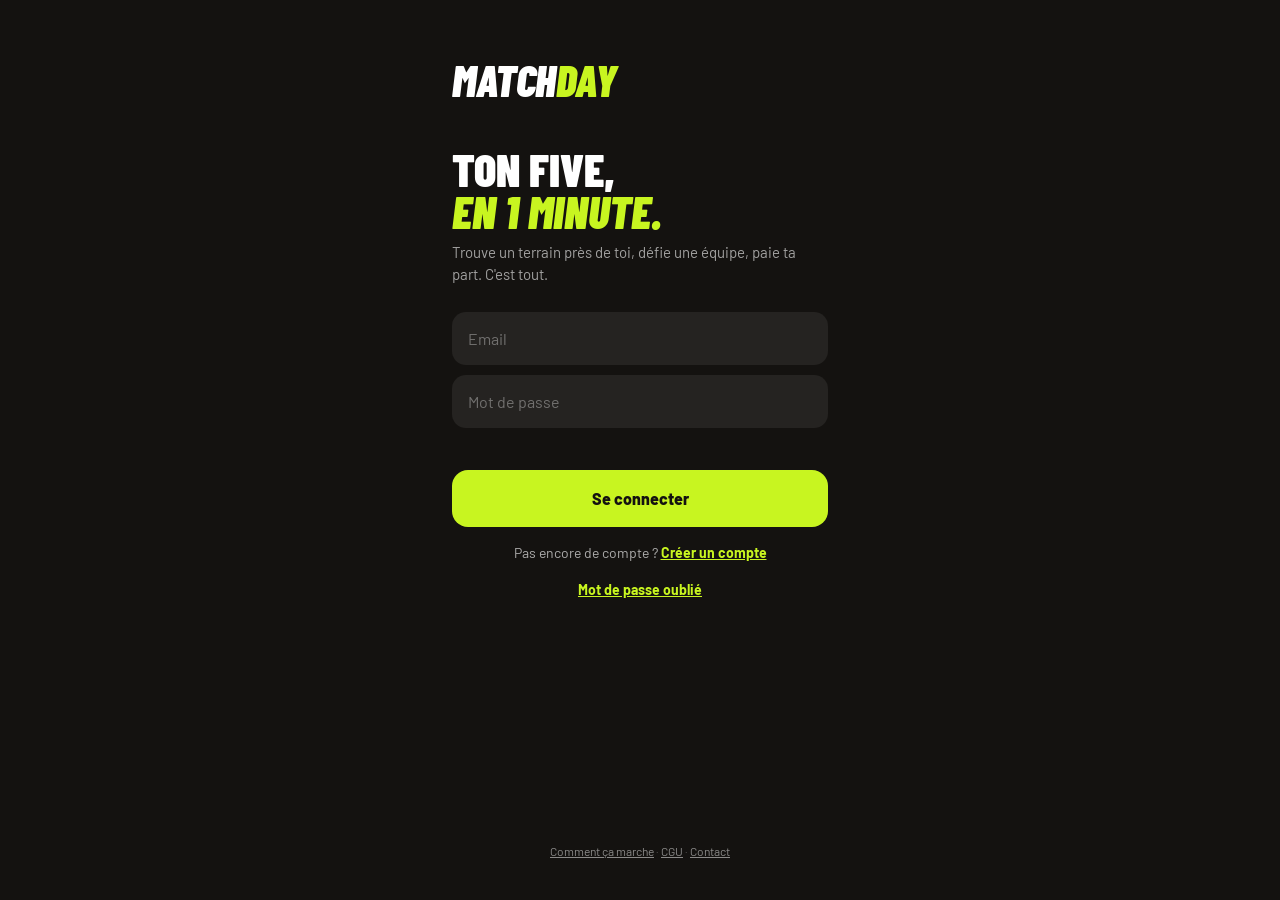
==== app.html @ 44c83755 "nouvelle app joueur simple" ====
<!DOCTYPE html>
<html lang="fr">
<head>
<meta charset="UTF-8">
<meta name="viewport" content="width=device-width, initial-scale=1.0, viewport-fit=cover">
<title>Matchday · Réserve ton five</title>
<meta name="description" content="Réserve un five près de chez toi et défie une équipe en 1 minute.">
<meta name="theme-color" content="#141210">
<link rel="icon" type="image/svg+xml" href="/favicon.svg">
<link rel="manifest" href="/manifest.webmanifest">
<link rel="apple-touch-icon" href="/icons/icon-192.png">
<meta name="apple-mobile-web-app-capable" content="yes">
<meta name="apple-mobile-web-app-title" content="Matchday">
<link rel="preconnect" href="https://fonts.googleapis.com">
<link href="https://fonts.googleapis.com/css2?family=Barlow+Condensed:ital,wght@0,700;0,800;0,900;1,900&family=Barlow:wght@400;500;600;700;800;900&display=swap" rel="stylesheet">
<link rel="stylesheet" href="/css/app.css">
<script>window.va = window.va || function () { (window.vaq = window.vaq || []).push(arguments); };</script>
<script defer src="/_vercel/insights/script.js"></script>
</head>
<body>

<div id="app">
  <header class="top">
    <div class="logo">Match<span>day</span></div>
    <button class="loc" id="loc" onclick="App.localiser(true)">📍 Autour de moi</button>
  </header>
  <main id="vue"></main>
  <nav class="tabs" id="tabs">
    <button class="tab on" data-vue="jouer"><svg viewBox="0 0 24 24" fill="none" stroke="currentColor" stroke-width="2"><circle cx="12" cy="12" r="9"/><path d="M12 7l4 3-1.5 5h-5L8 10z"/></svg>Jouer</button>
    <button class="tab" data-vue="mes"><svg viewBox="0 0 24 24" fill="none" stroke="currentColor" stroke-width="2"><rect x="3" y="5" width="18" height="16" rx="3"/><path d="M8 3v4M16 3v4M3 10h18"/></svg>Mes matchs<span class="pastille" id="nb-mes" hidden></span></button>
    <button class="tab" data-vue="classement"><svg viewBox="0 0 24 24" fill="none" stroke="currentColor" stroke-width="2"><path d="M7 21V11M12 21V4M17 21v-7"/></svg>Classement</button>
    <button class="tab" data-vue="profil"><svg viewBox="0 0 24 24" fill="none" stroke="currentColor" stroke-width="2"><circle cx="12" cy="8" r="4"/><path d="M4 21c0-4 4-7 8-7s8 3 8 7"/></svg>Profil</button>
  </nav>
</div>

<div class="voile" id="voile" onclick="App.fermer()"></div>
<div class="feuille" id="feuille"></div>
<div id="toast"></div>

<!-- Connexion / inscription -->
<div id="auth">
  <div class="auth-in">
    <div class="logo">Match<span>day</span></div>
    <div class="accroche">Ton five,<br><em>en 1 minute.</em></div>
    <p class="lead">Trouve un terrain près de toi, défie une équipe, paie ta part. C'est tout.</p>

    <form id="f-login" onsubmit="event.preventDefault(); App.connexion()">
      <input class="champ" id="l-email" type="email" placeholder="Email" autocomplete="email" required>
      <input class="champ" id="l-mdp" type="password" placeholder="Mot de passe" autocomplete="current-password" required>
      <div class="auth-err" id="l-err"></div>
      <button class="btn lime plein" id="l-btn">Se connecter</button>
      <div class="auth-lien">Pas encore de compte ? <button type="button" onclick="App.ecranAuth('inscription')">Créer un compte</button></div>
      <div class="auth-lien"><button type="button" onclick="App.ecranAuth('oubli')">Mot de passe oublié</button></div>
    </form>

    <form id="f-inscription" hidden onsubmit="event.preventDefault(); App.inscription()">
      <input class="champ" id="i-pseudo" placeholder="Prénom ou pseudo" maxlength="30" required>
      <input class="champ" id="i-email" type="email" placeholder="Email" autocomplete="email" required>
      <input class="champ" id="i-tel" type="tel" placeholder="Téléphone (06…)" autocomplete="tel" required>
      <input class="champ" id="i-mdp" type="password" placeholder="Mot de passe (8 caractères min.)" autocomplete="new-password" minlength="8" required>
      <div class="auth-err" id="i-err"></div>
      <button class="btn lime plein" id="i-btn">Créer mon compte</button>
      <div class="auth-lien">Déjà inscrit ? <button type="button" onclick="App.ecranAuth('login')">Se connecter</button></div>
    </form>

    <form id="f-oubli" hidden onsubmit="event.preventDefault(); App.oubli()">
      <input class="champ" id="o-email" type="email" placeholder="Ton email" required>
      <div class="auth-err" id="o-err"></div>
      <button class="btn lime plein" id="o-btn">Recevoir un lien</button>
      <div class="auth-lien"><button type="button" onclick="App.ecranAuth('login')">Retour</button></div>
    </form>

    <div id="f-envoye" hidden>
      <div class="accroche" style="font-size:34px;margin-top:10px;">📩 Regarde<br><em>tes mails</em></div>
      <p class="lead" id="envoye-txt"></p>
      <button class="btn lime plein" onclick="App.ecranAuth('login')">J'ai confirmé, je me connecte</button>
    </div>

    <div class="auth-bas"><a href="/">Comment ça marche</a> · <a href="/cgu">CGU</a> · <a href="/contact">Contact</a></div>
  </div>
</div>

<script src="/js/app.js"></script>
</body>
</html>
---- css/app.css ----
/* Matchday : app joueur. Mobile d'abord, simple, rapide. */
:root {
  --ink: #141210; --ink2: #24211d; --paper: #F4F2EC; --card: #FFFFFF; --line: rgba(20,18,16,.09);
  --lime: #C8F520; --lime-d: #9BBD0A; --red: #E63012; --blue: #1B5FDB; --muted: #8A8378;
  --r: 18px; --r-s: 12px; --ombre: 0 6px 24px rgba(20,18,16,.08);
  --tabs: 72px; --safe: env(safe-area-inset-bottom, 0px);
}
* { box-sizing: border-box; margin: 0; padding: 0; -webkit-tap-highlight-color: transparent; }
html, body { background: var(--ink); }
body { font-family: 'Barlow', system-ui, sans-serif; color: var(--ink); font-size: 15px; line-height: 1.45; }
button { font: inherit; color: inherit; background: none; border: 0; cursor: pointer; }
input, select, textarea { font: inherit; color: inherit; }
a { color: inherit; }
.cond { font-family: 'Barlow Condensed', sans-serif; text-transform: uppercase; letter-spacing: .2px; }

/* Colonne de l'app : plein écran sur mobile, format téléphone sur ordi */
#app { max-width: 520px; margin: 0 auto; min-height: 100vh; min-height: 100dvh; background: var(--paper); position: relative; padding-bottom: calc(var(--tabs) + var(--safe) + 16px); }
@media (min-width: 560px) { body { padding: 24px 0; } #app { min-height: calc(100vh - 48px); border-radius: 28px; overflow: hidden; box-shadow: 0 30px 80px rgba(0,0,0,.45); } }

/* En-tête */
.top { position: sticky; top: 0; z-index: 20; background: var(--ink); color: #fff; padding: 14px 18px 16px; display: flex; align-items: center; justify-content: space-between; gap: 10px; }
.logo { font-family: 'Barlow Condensed', sans-serif; font-weight: 900; font-size: 26px; letter-spacing: -.5px; text-transform: uppercase; font-style: italic; }
.logo span { color: var(--lime); }
.loc { display: inline-flex; align-items: center; gap: 6px; background: rgba(255,255,255,.08); border-radius: 99px; padding: 7px 12px; font-size: 12px; font-weight: 600; color: rgba(255,255,255,.85); max-width: 60%; white-space: nowrap; overflow: hidden; text-overflow: ellipsis; }
.loc.off { color: var(--lime); }

/* Onglets du bas */
.tabs { position: fixed; bottom: 0; left: 50%; transform: translateX(-50%); width: 100%; max-width: 520px; z-index: 30; background: rgba(20,18,16,.96); backdrop-filter: blur(10px); display: grid; grid-template-columns: repeat(4, 1fr); padding: 8px 6px calc(8px + var(--safe)); height: calc(var(--tabs) + var(--safe)); }
@media (min-width: 560px) { .tabs { bottom: 24px; border-radius: 0 0 28px 28px; } }
.tab { display: flex; flex-direction: column; align-items: center; justify-content: center; gap: 3px; color: rgba(255,255,255,.45); font-size: 11px; font-weight: 600; border-radius: 14px; }
.tab svg { width: 22px; height: 22px; }
.tab.on { color: var(--lime); }
.tab .pastille { position: absolute; margin: -18px 0 0 22px; background: var(--lime); color: var(--ink); font-size: 10px; font-weight: 800; border-radius: 99px; min-width: 16px; height: 16px; display: grid; place-items: center; padding: 0 4px; }

/* Vues */
.vue { padding: 18px 16px 8px; animation: entree .22s ease; }
@keyframes entree { from { opacity: 0; transform: translateY(6px); } to { opacity: 1; transform: none; } }
.titre { font-family: 'Barlow Condensed', sans-serif; font-weight: 900; font-size: 34px; line-height: .95; text-transform: uppercase; letter-spacing: -.5px; margin: 4px 0 4px; }
.titre em { color: var(--muted); font-style: italic; }
.sous { color: var(--muted); font-size: 14px; margin-bottom: 18px; }
.section { display: flex; align-items: baseline; justify-content: space-between; margin: 24px 2px 10px; }
.section h2 { font-family: 'Barlow Condensed', sans-serif; font-size: 19px; font-weight: 800; text-transform: uppercase; }
.section small { color: var(--muted); font-size: 12px; }

/* Cartes */
.carte { background: var(--card); border-radius: var(--r); box-shadow: var(--ombre); padding: 14px; margin-bottom: 12px; }
.carte.tap { cursor: pointer; transition: transform .12s; }
.carte.tap:active { transform: scale(.985); }
.ligne { display: flex; align-items: center; gap: 12px; }
.grow { flex: 1; min-width: 0; }
.nom { font-weight: 700; font-size: 16px; white-space: nowrap; overflow: hidden; text-overflow: ellipsis; }
.meta { color: var(--muted); font-size: 13px; }
.heure { font-family: 'Barlow Condensed', sans-serif; font-weight: 900; font-size: 26px; line-height: 1; min-width: 62px; }
.heure small { display: block; font-family: 'Barlow', sans-serif; font-size: 11px; font-weight: 600; color: var(--muted); margin-top: 3px; text-transform: capitalize; }
.prix { text-align: right; font-weight: 800; font-size: 17px; }
.prix small { display: block; font-size: 11px; font-weight: 500; color: var(--muted); }
.badge { display: inline-flex; align-items: center; gap: 4px; border-radius: 99px; padding: 3px 9px; font-size: 11px; font-weight: 700; background: var(--paper); }
.badge.lime { background: var(--lime); }
.badge.noir { background: var(--ink); color: #fff; }
.badge.rouge { background: rgba(230,48,18,.1); color: var(--red); }
.badge.bleu { background: rgba(27,95,219,.1); color: var(--blue); }
.vs { display: flex; align-items: center; gap: 8px; margin-top: 10px; font-weight: 700; }
.vs span { color: var(--muted); font-weight: 500; font-size: 12px; }
.fiab { font-size: 12px; color: var(--muted); margin-top: 2px; }

/* Five */
.five-img { width: 64px; height: 64px; border-radius: 14px; background: var(--ink); color: var(--lime); display: grid; place-items: center; font-family: 'Barlow Condensed', sans-serif; font-weight: 900; font-size: 22px; flex-shrink: 0; overflow: hidden; }
.five-img img { width: 100%; height: 100%; object-fit: cover; }
.creneaux { display: flex; gap: 6px; overflow-x: auto; scrollbar-width: none; margin-top: 12px; padding-bottom: 2px; }
.creneaux::-webkit-scrollbar { display: none; }
.cr { flex: 0 0 auto; border-radius: 10px; background: var(--paper); padding: 8px 11px; font-weight: 700; font-size: 13px; }
.cr.on { background: var(--lime); }
.cr.plein { color: var(--muted); text-decoration: line-through; }

/* Boutons */
.btn { display: inline-flex; align-items: center; justify-content: center; gap: 8px; border-radius: 14px; padding: 13px 18px; font-weight: 800; font-size: 15px; background: var(--ink); color: #fff; }
.btn.lime { background: var(--lime); color: var(--ink); }
.btn.clair { background: var(--paper); color: var(--ink); }
.btn.ligne-b { background: transparent; border: 1.5px solid var(--line); color: var(--ink); }
.btn.danger { background: transparent; color: var(--red); }
.btn.plein { width: 100%; padding: 17px; font-size: 16px; border-radius: 16px; }
.btn:disabled { opacity: .45; }
.btn.petit { padding: 9px 13px; font-size: 13px; border-radius: 11px; }
.actions { display: flex; gap: 8px; flex-wrap: wrap; margin-top: 14px; }
.actions .btn { flex: 1 1 auto; }

/* Segments */
.seg { display: flex; background: rgba(20,18,16,.06); border-radius: 14px; padding: 4px; gap: 4px; margin-bottom: 14px; }
.seg button { flex: 1; padding: 10px 6px; border-radius: 11px; font-weight: 700; font-size: 13px; color: var(--muted); }
.seg button.on { background: var(--card); color: var(--ink); box-shadow: 0 2px 8px rgba(0,0,0,.06); }

/* Feuille du bas (réserver, défier, chat…) */
.voile { position: fixed; inset: 0; background: rgba(10,9,8,.55); z-index: 50; opacity: 0; pointer-events: none; transition: opacity .2s; }
.voile.ouvert { opacity: 1; pointer-events: auto; }
.feuille { position: fixed; left: 50%; bottom: 0; transform: translate(-50%, 100%); width: 100%; max-width: 520px; max-height: 92vh; max-height: 92dvh; overflow-y: auto; background: var(--paper); border-radius: 26px 26px 0 0; z-index: 60; transition: transform .28s cubic-bezier(.2,.9,.3,1); padding: 10px 18px calc(22px + var(--safe)); }
.feuille.ouvert { transform: translate(-50%, 0); }
.poignee { width: 42px; height: 5px; border-radius: 9px; background: rgba(20,18,16,.15); margin: 0 auto 12px; }
.f-titre { display: flex; justify-content: space-between; align-items: flex-start; gap: 10px; margin-bottom: 14px; }
.f-titre h3 { font-family: 'Barlow Condensed', sans-serif; font-weight: 900; font-size: 28px; line-height: 1; text-transform: uppercase; }
.fermer { width: 34px; height: 34px; border-radius: 50%; background: rgba(20,18,16,.07); font-size: 16px; flex-shrink: 0; }
.etiquette { font-size: 11px; font-weight: 800; letter-spacing: 1.5px; text-transform: uppercase; color: var(--muted); margin: 18px 2px 8px; }
.champ { width: 100%; background: var(--card); border: 1.5px solid transparent; border-radius: 14px; padding: 14px 15px; font-size: 16px; outline: none; }
.champ:focus { border-color: var(--ink); }
.jours { display: flex; gap: 8px; overflow-x: auto; scrollbar-width: none; padding-bottom: 2px; }
.jours::-webkit-scrollbar { display: none; }
.jour { flex: 0 0 auto; width: 58px; padding: 9px 0; border-radius: 14px; background: var(--card); text-align: center; }
.jour b { display: block; font-family: 'Barlow Condensed', sans-serif; font-size: 22px; line-height: 1.05; }
.jour small { font-size: 11px; font-weight: 600; color: var(--muted); text-transform: capitalize; }
.jour.on { background: var(--ink); color: #fff; }
.jour.on small { color: var(--lime); }
.grille { display: grid; grid-template-columns: repeat(4, 1fr); gap: 8px; }
.grille .cr { text-align: center; background: var(--card); padding: 12px 0; font-size: 14px; }
.grille .cr.on { background: var(--lime); }
.payer { display: grid; grid-template-columns: 1fr 1fr; gap: 10px; }
.opt { background: var(--card); border-radius: 16px; padding: 14px; text-align: left; border: 2px solid transparent; }
.opt.on { border-color: var(--ink); }
.opt b { display: block; font-size: 22px; font-weight: 900; margin: 2px 0; }
.opt small { color: var(--muted); font-size: 12px; line-height: 1.3; display: block; }
.opt .t { font-size: 13px; font-weight: 700; }
.recap { background: var(--card); border-radius: 16px; padding: 4px 14px; margin-top: 14px; }
.recap div { display: flex; justify-content: space-between; padding: 10px 0; border-bottom: 1px solid var(--line); font-size: 14px; }
.recap div:last-child { border-bottom: 0; }
.recap span { color: var(--muted); }
.note { font-size: 12px; color: var(--muted); text-align: center; margin: 12px 4px 0; line-height: 1.5; }
.info { background: rgba(200,245,32,.25); border-radius: 14px; padding: 12px 14px; font-size: 13px; line-height: 1.5; margin-top: 12px; }
.info.rouge { background: rgba(230,48,18,.09); color: var(--red); }
.couleurs { display: flex; gap: 10px; flex-wrap: wrap; }
.coul { width: 38px; height: 38px; border-radius: 50%; border: 3px solid var(--paper); box-shadow: 0 0 0 1.5px var(--line); }
.coul.on { box-shadow: 0 0 0 2.5px var(--ink); }

/* Chat */
.msgs { display: flex; flex-direction: column; gap: 8px; min-height: 40vh; max-height: 55vh; overflow-y: auto; padding: 4px 2px 10px; }
.msg { max-width: 78%; background: var(--card); border-radius: 16px 16px 16px 4px; padding: 9px 12px; font-size: 14px; }
.msg.moi { align-self: flex-end; background: var(--ink); color: #fff; border-radius: 16px 16px 4px 16px; }
.msg small { display: block; font-size: 10px; opacity: .55; margin-top: 2px; }
.msg .de { font-size: 11px; font-weight: 800; color: var(--muted); }
.saisie { display: flex; gap: 8px; margin-top: 8px; }

/* Score / étoiles */
.score { display: grid; grid-template-columns: 1fr auto 1fr; gap: 10px; align-items: end; }
.score input { text-align: center; font-family: 'Barlow Condensed', sans-serif; font-size: 40px; font-weight: 900; padding: 8px; }
.etoiles { display: flex; gap: 6px; }
.etoiles button { font-size: 34px; color: rgba(20,18,16,.15); line-height: 1; }
.etoiles button.on { color: var(--lime-d); }

/* Profil */
.profil-tete { background: var(--ink); color: #fff; border-radius: var(--r); padding: 18px; display: flex; gap: 14px; align-items: center; }
.avatar { width: 58px; height: 58px; border-radius: 18px; background: var(--lime); color: var(--ink); display: grid; place-items: center; font-family: 'Barlow Condensed', sans-serif; font-weight: 900; font-size: 26px; flex-shrink: 0; }
.niv { margin-top: 14px; }
.barre { height: 8px; border-radius: 9px; background: rgba(255,255,255,.12); overflow: hidden; margin-top: 6px; }
.barre div { height: 100%; background: var(--lime); border-radius: 9px; transition: width .5s; }
.stats { display: grid; grid-template-columns: repeat(4, 1fr); gap: 8px; margin-top: 12px; }
.stat { background: var(--card); border-radius: 14px; padding: 12px 6px; text-align: center; box-shadow: var(--ombre); }
.stat b { display: block; font-family: 'Barlow Condensed', sans-serif; font-size: 26px; font-weight: 900; line-height: 1; }
.stat small { font-size: 11px; color: var(--muted); font-weight: 600; }
.badges { display: grid; grid-template-columns: repeat(4, 1fr); gap: 8px; }
.bdg { background: var(--card); border-radius: 14px; padding: 10px 4px; text-align: center; font-size: 11px; font-weight: 700; }
.bdg i { display: block; font-style: normal; font-size: 24px; }
.bdg.off { opacity: .3; filter: grayscale(1); }
.liste a, .liste button { display: flex; justify-content: space-between; align-items: center; width: 100%; padding: 15px 4px; border-bottom: 1px solid var(--line); font-weight: 600; text-decoration: none; text-align: left; }
.liste a:last-child, .liste button:last-child { border-bottom: 0; }

/* Classement */
.rang { display: flex; align-items: center; gap: 12px; padding: 12px 4px; border-bottom: 1px solid var(--line); }
.rang:last-child { border-bottom: 0; }
.rang .n { font-family: 'Barlow Condensed', sans-serif; font-weight: 900; font-size: 22px; width: 30px; text-align: center; }
.rang.moi { background: rgba(200,245,32,.3); border-radius: 12px; }
.rang .v { font-weight: 800; }
.podium .n { color: var(--lime-d); }

/* Vide, chargement, toast */
.vide { text-align: center; padding: 34px 18px; }
.vide i { font-size: 40px; font-style: normal; display: block; margin-bottom: 8px; }
.vide b { display: block; font-size: 17px; margin-bottom: 4px; }
.vide p { color: var(--muted); font-size: 14px; margin-bottom: 14px; }
.squelette { height: 86px; border-radius: var(--r); background: linear-gradient(90deg, #ebe8e0 25%, #f3f1ea 50%, #ebe8e0 75%); background-size: 200% 100%; animation: brille 1.2s infinite; margin-bottom: 12px; }
@keyframes brille { to { background-position: -200% 0; } }
#toast { position: fixed; left: 50%; bottom: calc(var(--tabs) + var(--safe) + 18px); transform: translate(-50%, 20px); background: var(--ink); color: #fff; border-radius: 14px; padding: 12px 16px; font-weight: 700; font-size: 14px; z-index: 80; opacity: 0; transition: all .25s; pointer-events: none; max-width: 90%; text-align: center; box-shadow: 0 10px 30px rgba(0,0,0,.3); }
#toast.ok { opacity: 1; transform: translate(-50%, 0); }
#toast.err { background: var(--red); }

/* Connexion */
#auth { position: fixed; inset: 0; z-index: 90; background: var(--ink); color: #fff; overflow-y: auto; display: none; }
#auth.ouvert { display: block; }
.auth-in { max-width: 420px; margin: 0 auto; padding: 48px 22px 40px; min-height: 100%; display: flex; flex-direction: column; }
.auth-in .logo { font-size: 44px; }
.accroche { font-family: 'Barlow Condensed', sans-serif; font-weight: 900; font-size: 46px; line-height: .92; text-transform: uppercase; margin: 36px 0 10px; }
.accroche em { color: var(--lime); font-style: italic; }
.auth-in p.lead { color: rgba(255,255,255,.6); margin-bottom: 26px; }
.auth-in .champ { background: rgba(255,255,255,.07); color: #fff; margin-bottom: 10px; }
.auth-in .champ::placeholder { color: rgba(255,255,255,.35); }
.auth-in .champ:focus { border-color: var(--lime); }
.auth-err { color: #ff8a73; font-size: 13px; min-height: 18px; margin: 4px 2px 10px; }
.auth-lien { color: rgba(255,255,255,.65); font-size: 14px; text-align: center; margin-top: 16px; }
.auth-lien button { color: var(--lime); font-weight: 700; text-decoration: underline; }
.auth-bas { margin-top: auto; padding-top: 30px; font-size: 12px; color: rgba(255,255,255,.35); text-align: center; }
.auth-bas a { color: rgba(255,255,255,.5); }
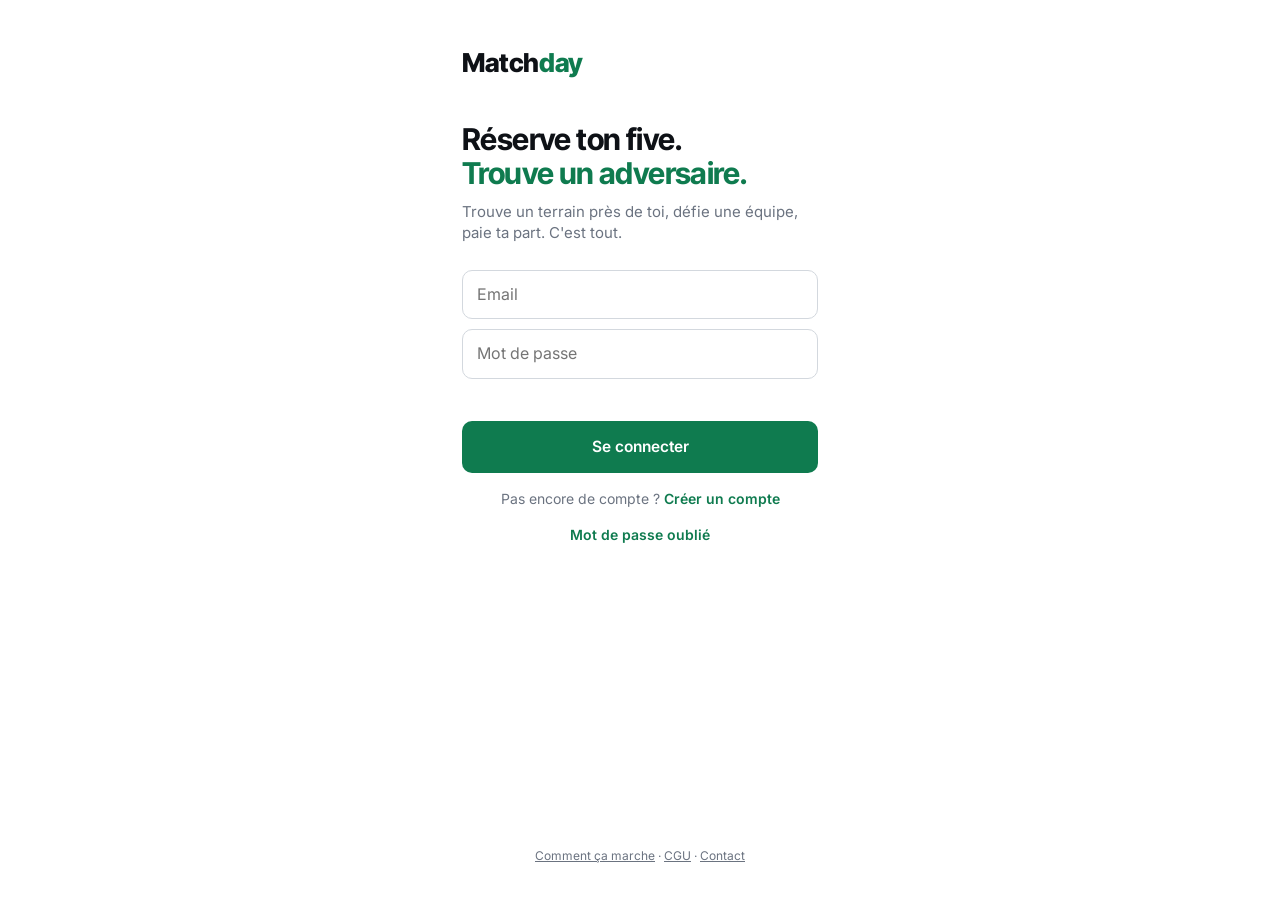
==== commit c563a868: "app plus sobre sans emoji, créneaux du serveur, gérant : terrains, horaires, jours particuliers, pla" ====
--- a/app.html
+++ b/app.html
@@ -5,14 +5,14 @@
 <meta name="viewport" content="width=device-width, initial-scale=1.0, viewport-fit=cover">
 <title>Matchday · Réserve ton five</title>
 <meta name="description" content="Réserve un five près de chez toi et défie une équipe en 1 minute.">
-<meta name="theme-color" content="#141210">
+<meta name="theme-color" content="#0E1116">
 <link rel="icon" type="image/svg+xml" href="/favicon.svg">
 <link rel="manifest" href="/manifest.webmanifest">
 <link rel="apple-touch-icon" href="/icons/icon-192.png">
 <meta name="apple-mobile-web-app-capable" content="yes">
 <meta name="apple-mobile-web-app-title" content="Matchday">
 <link rel="preconnect" href="https://fonts.googleapis.com">
-<link href="https://fonts.googleapis.com/css2?family=Barlow+Condensed:ital,wght@0,700;0,800;0,900;1,900&family=Barlow:wght@400;500;600;700;800;900&display=swap" rel="stylesheet">
+<link href="https://fonts.googleapis.com/css2?family=Inter:wght@400;500;600;700;800&family=Inter+Tight:wght@600;700;800&display=swap" rel="stylesheet">
 <link rel="stylesheet" href="/css/app.css">
 <script>window.va = window.va || function () { (window.vaq = window.vaq || []).push(arguments); };</script>
 <script defer src="/_vercel/insights/script.js"></script>
@@ -22,7 +22,7 @@
 <div id="app">
   <header class="top">
     <div class="logo">Match<span>day</span></div>
-    <button class="loc" id="loc" onclick="App.localiser(true)">📍 Autour de moi</button>
+    <button class="loc" id="loc" onclick="App.localiser(true)">Autour de moi</button>
   </header>
   <main id="vue"></main>
   <nav class="tabs" id="tabs">
@@ -41,7 +41,7 @@
 <div id="auth">
   <div class="auth-in">
     <div class="logo">Match<span>day</span></div>
-    <div class="accroche">Ton five,<br><em>en 1 minute.</em></div>
+    <div class="accroche">Réserve ton five.<br><em>Trouve un adversaire.</em></div>
     <p class="lead">Trouve un terrain près de toi, défie une équipe, paie ta part. C'est tout.</p>
 
     <form id="f-login" onsubmit="event.preventDefault(); App.connexion()">
@@ -71,7 +71,7 @@
     </form>
 
     <div id="f-envoye" hidden>
-      <div class="accroche" style="font-size:34px;margin-top:10px;">📩 Regarde<br><em>tes mails</em></div>
+      <div class="accroche" style="font-size:34px;margin-top:10px;">Vérifie<br><em>tes mails</em></div>
       <p class="lead" id="envoye-txt"></p>
       <button class="btn lime plein" onclick="App.ecranAuth('login')">J'ai confirmé, je me connecte</button>
     </div>
--- a/css/app.css
+++ b/css/app.css
@@ -1,197 +1,222 @@
-/* Matchday : app joueur. Mobile d'abord, simple, rapide. */
+/* Matchday : app joueur. Sobre, lisible, rapide. */
 :root {
-  --ink: #141210; --ink2: #24211d; --paper: #F4F2EC; --card: #FFFFFF; --line: rgba(20,18,16,.09);
-  --lime: #C8F520; --lime-d: #9BBD0A; --red: #E63012; --blue: #1B5FDB; --muted: #8A8378;
-  --r: 18px; --r-s: 12px; --ombre: 0 6px 24px rgba(20,18,16,.08);
-  --tabs: 72px; --safe: env(safe-area-inset-bottom, 0px);
+  --ink: #0E1116; --ink2: #1A1F27; --texte: #161A20; --paper: #F5F6F7; --card: #FFFFFF;
+  --line: #E4E7EB; --line2: #D3D8DE; --muted: #6B7380;
+  --vert: #0F7B4F; --vert-d: #0B6340; --vert-l: #E7F3EC;
+  --lime: var(--vert); --red: #C7362B; --red-l: #FBECEA; --blue: #2457C5; --blue-l: #EAF0FB; --or: #E8A317;
+  --r: 12px; --r-s: 8px;
+  --tabs: 64px; --safe: env(safe-area-inset-bottom, 0px);
+  --titre: 'Inter Tight', 'Inter', system-ui, sans-serif;
 }
 * { box-sizing: border-box; margin: 0; padding: 0; -webkit-tap-highlight-color: transparent; }
-html, body { background: var(--ink); }
-body { font-family: 'Barlow', system-ui, sans-serif; color: var(--ink); font-size: 15px; line-height: 1.45; }
+html, body { background: #E9ECEF; }
+body { font-family: 'Inter', system-ui, -apple-system, sans-serif; color: var(--texte); font-size: 15px; line-height: 1.45; -webkit-font-smoothing: antialiased; }
 button { font: inherit; color: inherit; background: none; border: 0; cursor: pointer; }
 input, select, textarea { font: inherit; color: inherit; }
-a { color: inherit; }
-.cond { font-family: 'Barlow Condensed', sans-serif; text-transform: uppercase; letter-spacing: .2px; }
-
-/* Colonne de l'app : plein écran sur mobile, format téléphone sur ordi */
+a { color: var(--vert); }
+
+/* Colonne */
 #app { max-width: 520px; margin: 0 auto; min-height: 100vh; min-height: 100dvh; background: var(--paper); position: relative; padding-bottom: calc(var(--tabs) + var(--safe) + 16px); }
-@media (min-width: 560px) { body { padding: 24px 0; } #app { min-height: calc(100vh - 48px); border-radius: 28px; overflow: hidden; box-shadow: 0 30px 80px rgba(0,0,0,.45); } }
+@media (min-width: 560px) { body { padding: 24px 0; } #app { min-height: calc(100vh - 48px); border-radius: 20px; overflow: hidden; border: 1px solid var(--line2); } }
 
 /* En-tête */
-.top { position: sticky; top: 0; z-index: 20; background: var(--ink); color: #fff; padding: 14px 18px 16px; display: flex; align-items: center; justify-content: space-between; gap: 10px; }
-.logo { font-family: 'Barlow Condensed', sans-serif; font-weight: 900; font-size: 26px; letter-spacing: -.5px; text-transform: uppercase; font-style: italic; }
-.logo span { color: var(--lime); }
-.loc { display: inline-flex; align-items: center; gap: 6px; background: rgba(255,255,255,.08); border-radius: 99px; padding: 7px 12px; font-size: 12px; font-weight: 600; color: rgba(255,255,255,.85); max-width: 60%; white-space: nowrap; overflow: hidden; text-overflow: ellipsis; }
-.loc.off { color: var(--lime); }
-
-/* Onglets du bas */
-.tabs { position: fixed; bottom: 0; left: 50%; transform: translateX(-50%); width: 100%; max-width: 520px; z-index: 30; background: rgba(20,18,16,.96); backdrop-filter: blur(10px); display: grid; grid-template-columns: repeat(4, 1fr); padding: 8px 6px calc(8px + var(--safe)); height: calc(var(--tabs) + var(--safe)); }
-@media (min-width: 560px) { .tabs { bottom: 24px; border-radius: 0 0 28px 28px; } }
-.tab { display: flex; flex-direction: column; align-items: center; justify-content: center; gap: 3px; color: rgba(255,255,255,.45); font-size: 11px; font-weight: 600; border-radius: 14px; }
+.top { position: sticky; top: 0; z-index: 20; background: var(--card); border-bottom: 1px solid var(--line); padding: 12px 16px; display: flex; align-items: center; justify-content: space-between; gap: 10px; }
+.logo { font-family: var(--titre); font-weight: 800; font-size: 20px; letter-spacing: -.4px; color: var(--ink); }
+.logo span { color: var(--vert); }
+.loc { display: inline-flex; align-items: center; gap: 6px; border: 1px solid var(--line); border-radius: 99px; padding: 6px 12px; font-size: 12px; font-weight: 600; color: var(--muted); max-width: 60%; white-space: nowrap; overflow: hidden; text-overflow: ellipsis; }
+.loc::before { content: ''; width: 7px; height: 7px; border-radius: 50%; background: var(--vert); flex-shrink: 0; }
+.loc.off { color: var(--vert); border-color: var(--vert); }
+.loc.off::before { background: var(--line2); }
+
+/* Onglets */
+.tabs { position: fixed; bottom: 0; left: 50%; transform: translateX(-50%); width: 100%; max-width: 520px; z-index: 30; background: rgba(255,255,255,.97); backdrop-filter: blur(10px); border-top: 1px solid var(--line); display: grid; grid-template-columns: repeat(4, 1fr); padding: 6px 6px calc(6px + var(--safe)); height: calc(var(--tabs) + var(--safe)); }
+@media (min-width: 560px) { .tabs { bottom: 24px; border-radius: 0 0 20px 20px; } }
+.tab { position: relative; display: flex; flex-direction: column; align-items: center; justify-content: center; gap: 3px; color: #9AA1AB; font-size: 11px; font-weight: 600; }
 .tab svg { width: 22px; height: 22px; }
-.tab.on { color: var(--lime); }
-.tab .pastille { position: absolute; margin: -18px 0 0 22px; background: var(--lime); color: var(--ink); font-size: 10px; font-weight: 800; border-radius: 99px; min-width: 16px; height: 16px; display: grid; place-items: center; padding: 0 4px; }
+.tab.on { color: var(--ink); }
+.tab.on::after { content: ''; position: absolute; top: -7px; width: 24px; height: 2px; border-radius: 2px; background: var(--vert); }
+.tab .pastille { position: absolute; top: 2px; left: 50%; margin-left: 6px; background: var(--vert); color: #fff; font-size: 10px; font-weight: 700; border-radius: 99px; min-width: 16px; height: 16px; display: grid; place-items: center; padding: 0 4px; }
 
 /* Vues */
-.vue { padding: 18px 16px 8px; animation: entree .22s ease; }
-@keyframes entree { from { opacity: 0; transform: translateY(6px); } to { opacity: 1; transform: none; } }
-.titre { font-family: 'Barlow Condensed', sans-serif; font-weight: 900; font-size: 34px; line-height: .95; text-transform: uppercase; letter-spacing: -.5px; margin: 4px 0 4px; }
-.titre em { color: var(--muted); font-style: italic; }
-.sous { color: var(--muted); font-size: 14px; margin-bottom: 18px; }
-.section { display: flex; align-items: baseline; justify-content: space-between; margin: 24px 2px 10px; }
-.section h2 { font-family: 'Barlow Condensed', sans-serif; font-size: 19px; font-weight: 800; text-transform: uppercase; }
-.section small { color: var(--muted); font-size: 12px; }
+.vue { padding: 20px 16px 8px; animation: entree .18s ease; }
+@keyframes entree { from { opacity: 0; } to { opacity: 1; } }
+.titre { font-family: var(--titre); font-weight: 700; font-size: 26px; line-height: 1.15; letter-spacing: -.5px; margin: 2px 0 4px; color: var(--ink); }
+.titre em { font-style: normal; }
+.sous { color: var(--muted); font-size: 14px; margin-bottom: 16px; }
+.section { display: flex; align-items: center; justify-content: space-between; margin: 26px 2px 10px; }
+.section h2 { font-family: var(--titre); font-size: 16px; font-weight: 700; letter-spacing: -.2px; }
+.section small { color: var(--muted); font-size: 12px; font-weight: 600; }
 
 /* Cartes */
-.carte { background: var(--card); border-radius: var(--r); box-shadow: var(--ombre); padding: 14px; margin-bottom: 12px; }
-.carte.tap { cursor: pointer; transition: transform .12s; }
-.carte.tap:active { transform: scale(.985); }
+.carte { background: var(--card); border: 1px solid var(--line); border-radius: var(--r); padding: 14px; margin-bottom: 10px; }
+.carte.tap { cursor: pointer; transition: border-color .15s, box-shadow .15s; }
+.carte.tap:hover { border-color: var(--line2); box-shadow: 0 2px 10px rgba(14,17,22,.05); }
+.carte.tap:active { background: #FBFBFC; }
 .ligne { display: flex; align-items: center; gap: 12px; }
 .grow { flex: 1; min-width: 0; }
-.nom { font-weight: 700; font-size: 16px; white-space: nowrap; overflow: hidden; text-overflow: ellipsis; }
+.nom { font-weight: 650; font-size: 15.5px; white-space: nowrap; overflow: hidden; text-overflow: ellipsis; color: var(--ink); }
 .meta { color: var(--muted); font-size: 13px; }
-.heure { font-family: 'Barlow Condensed', sans-serif; font-weight: 900; font-size: 26px; line-height: 1; min-width: 62px; }
-.heure small { display: block; font-family: 'Barlow', sans-serif; font-size: 11px; font-weight: 600; color: var(--muted); margin-top: 3px; text-transform: capitalize; }
-.prix { text-align: right; font-weight: 800; font-size: 17px; }
+.note-et { color: var(--or); }
+.terrain-nom { margin-left: 8px; font-size: 12px; font-weight: 600; color: var(--muted); border: 1px solid var(--line); border-radius: 6px; padding: 1px 6px; vertical-align: 2px; }
+.heure { font-family: var(--titre); font-weight: 700; font-size: 20px; line-height: 1; min-width: 58px; color: var(--ink); }
+.heure small { display: block; font-family: 'Inter', sans-serif; font-size: 11px; font-weight: 500; color: var(--muted); margin-top: 4px; text-transform: capitalize; }
+.prix { text-align: right; font-weight: 700; font-size: 16px; color: var(--ink); white-space: nowrap; }
 .prix small { display: block; font-size: 11px; font-weight: 500; color: var(--muted); }
-.badge { display: inline-flex; align-items: center; gap: 4px; border-radius: 99px; padding: 3px 9px; font-size: 11px; font-weight: 700; background: var(--paper); }
-.badge.lime { background: var(--lime); }
-.badge.noir { background: var(--ink); color: #fff; }
-.badge.rouge { background: rgba(230,48,18,.1); color: var(--red); }
-.badge.bleu { background: rgba(27,95,219,.1); color: var(--blue); }
-.vs { display: flex; align-items: center; gap: 8px; margin-top: 10px; font-weight: 700; }
+.badge { display: inline-flex; align-items: center; gap: 4px; border-radius: 6px; padding: 3px 8px; font-size: 11.5px; font-weight: 600; background: var(--paper); color: #3D4450; border: 1px solid var(--line); }
+.badge.lime { background: var(--vert-l); color: var(--vert-d); border-color: transparent; }
+.badge.noir { background: var(--ink); color: #fff; border-color: transparent; }
+.badge.rouge { background: var(--red-l); color: var(--red); border-color: transparent; }
+.badge.bleu { background: var(--blue-l); color: var(--blue); border-color: transparent; }
+.vs { display: flex; align-items: center; gap: 8px; margin-top: 8px; font-weight: 600; flex-wrap: wrap; }
 .vs span { color: var(--muted); font-weight: 500; font-size: 12px; }
 .fiab { font-size: 12px; color: var(--muted); margin-top: 2px; }
 
 /* Five */
-.five-img { width: 64px; height: 64px; border-radius: 14px; background: var(--ink); color: var(--lime); display: grid; place-items: center; font-family: 'Barlow Condensed', sans-serif; font-weight: 900; font-size: 22px; flex-shrink: 0; overflow: hidden; }
+.five-img { width: 56px; height: 56px; border-radius: 10px; background: var(--ink2); color: #fff; display: grid; place-items: center; font-family: var(--titre); font-weight: 700; font-size: 18px; flex-shrink: 0; overflow: hidden; }
 .five-img img { width: 100%; height: 100%; object-fit: cover; }
 .creneaux { display: flex; gap: 6px; overflow-x: auto; scrollbar-width: none; margin-top: 12px; padding-bottom: 2px; }
 .creneaux::-webkit-scrollbar { display: none; }
-.cr { flex: 0 0 auto; border-radius: 10px; background: var(--paper); padding: 8px 11px; font-weight: 700; font-size: 13px; }
-.cr.on { background: var(--lime); }
-.cr.plein { color: var(--muted); text-decoration: line-through; }
+.cr { flex: 0 0 auto; border-radius: var(--r-s); border: 1px solid var(--line); background: var(--card); padding: 7px 11px; font-weight: 600; font-size: 13px; font-variant-numeric: tabular-nums; }
+.cr:hover { border-color: var(--ink); }
+.cr.on { background: var(--ink); border-color: var(--ink); color: #fff; }
+.cr small { display: block; font-size: 10.5px; font-weight: 500; color: var(--muted); margin-top: 1px; }
+.cr.on small { color: rgba(255,255,255,.7); }
+.cr.charge { height: 48px; border: 0; background: linear-gradient(90deg, #ECEEF0 25%, #F5F6F7 50%, #ECEEF0 75%); background-size: 200% 100%; animation: brille 1.2s infinite; }
 
 /* Boutons */
-.btn { display: inline-flex; align-items: center; justify-content: center; gap: 8px; border-radius: 14px; padding: 13px 18px; font-weight: 800; font-size: 15px; background: var(--ink); color: #fff; }
-.btn.lime { background: var(--lime); color: var(--ink); }
-.btn.clair { background: var(--paper); color: var(--ink); }
-.btn.ligne-b { background: transparent; border: 1.5px solid var(--line); color: var(--ink); }
+.btn { display: inline-flex; align-items: center; justify-content: center; gap: 8px; border-radius: 10px; padding: 12px 16px; font-weight: 600; font-size: 14.5px; background: var(--ink); color: #fff; text-decoration: none; transition: background .15s; }
+.btn:hover { background: #262C35; }
+.btn.lime { background: var(--vert); color: #fff; }
+.btn.lime:hover { background: var(--vert-d); }
+.btn.clair { background: var(--card); color: var(--ink); border: 1px solid var(--line2); }
+.btn.clair:hover { background: var(--paper); }
+.btn.ligne-b { background: transparent; border: 1px solid var(--line2); color: var(--ink); }
 .btn.danger { background: transparent; color: var(--red); }
-.btn.plein { width: 100%; padding: 17px; font-size: 16px; border-radius: 16px; }
-.btn:disabled { opacity: .45; }
-.btn.petit { padding: 9px 13px; font-size: 13px; border-radius: 11px; }
-.actions { display: flex; gap: 8px; flex-wrap: wrap; margin-top: 14px; }
+.btn.danger:hover { background: var(--red-l); }
+.btn.plein { width: 100%; padding: 15px; font-size: 15.5px; }
+.btn:disabled { opacity: .45; cursor: default; }
+.btn.petit { padding: 8px 12px; font-size: 13px; border-radius: 8px; }
+.btn.envoi { padding: 0 16px; }
+.actions { display: flex; gap: 8px; flex-wrap: wrap; margin-top: 12px; }
 .actions .btn { flex: 1 1 auto; }
+.lien-mod { color: var(--vert); font-size: 12px; font-weight: 600; margin-left: 6px; }
 
 /* Segments */
-.seg { display: flex; background: rgba(20,18,16,.06); border-radius: 14px; padding: 4px; gap: 4px; margin-bottom: 14px; }
-.seg button { flex: 1; padding: 10px 6px; border-radius: 11px; font-weight: 700; font-size: 13px; color: var(--muted); }
-.seg button.on { background: var(--card); color: var(--ink); box-shadow: 0 2px 8px rgba(0,0,0,.06); }
-
-/* Feuille du bas (réserver, défier, chat…) */
-.voile { position: fixed; inset: 0; background: rgba(10,9,8,.55); z-index: 50; opacity: 0; pointer-events: none; transition: opacity .2s; }
+.seg { display: flex; background: #ECEEF1; border-radius: 10px; padding: 3px; gap: 3px; margin-bottom: 4px; }
+.seg button { flex: 1; padding: 9px 6px; border-radius: 8px; font-weight: 600; font-size: 13px; color: var(--muted); }
+.seg button.on { background: var(--card); color: var(--ink); box-shadow: 0 1px 3px rgba(14,17,22,.1); }
+.seg-prix { display: block; font-size: 11px; font-weight: 500; color: var(--muted); }
+
+/* Feuille du bas */
+.voile { position: fixed; inset: 0; background: rgba(14,17,22,.45); z-index: 50; opacity: 0; pointer-events: none; transition: opacity .2s; }
 .voile.ouvert { opacity: 1; pointer-events: auto; }
-.feuille { position: fixed; left: 50%; bottom: 0; transform: translate(-50%, 100%); width: 100%; max-width: 520px; max-height: 92vh; max-height: 92dvh; overflow-y: auto; background: var(--paper); border-radius: 26px 26px 0 0; z-index: 60; transition: transform .28s cubic-bezier(.2,.9,.3,1); padding: 10px 18px calc(22px + var(--safe)); }
+.feuille { position: fixed; left: 50%; bottom: 0; transform: translate(-50%, 100%); width: 100%; max-width: 520px; max-height: 92vh; max-height: 92dvh; overflow-y: auto; background: var(--paper); border-radius: 18px 18px 0 0; z-index: 60; transition: transform .26s cubic-bezier(.2,.9,.3,1); padding: 8px 18px calc(22px + var(--safe)); }
 .feuille.ouvert { transform: translate(-50%, 0); }
-.poignee { width: 42px; height: 5px; border-radius: 9px; background: rgba(20,18,16,.15); margin: 0 auto 12px; }
-.f-titre { display: flex; justify-content: space-between; align-items: flex-start; gap: 10px; margin-bottom: 14px; }
-.f-titre h3 { font-family: 'Barlow Condensed', sans-serif; font-weight: 900; font-size: 28px; line-height: 1; text-transform: uppercase; }
-.fermer { width: 34px; height: 34px; border-radius: 50%; background: rgba(20,18,16,.07); font-size: 16px; flex-shrink: 0; }
-.etiquette { font-size: 11px; font-weight: 800; letter-spacing: 1.5px; text-transform: uppercase; color: var(--muted); margin: 18px 2px 8px; }
-.champ { width: 100%; background: var(--card); border: 1.5px solid transparent; border-radius: 14px; padding: 14px 15px; font-size: 16px; outline: none; }
-.champ:focus { border-color: var(--ink); }
-.jours { display: flex; gap: 8px; overflow-x: auto; scrollbar-width: none; padding-bottom: 2px; }
+.poignee { width: 36px; height: 4px; border-radius: 9px; background: var(--line2); margin: 0 auto 12px; }
+.f-titre { display: flex; justify-content: space-between; align-items: flex-start; gap: 10px; margin-bottom: 12px; }
+.f-titre h3 { font-family: var(--titre); font-weight: 700; font-size: 21px; line-height: 1.2; letter-spacing: -.3px; color: var(--ink); }
+.fermer { width: 32px; height: 32px; border-radius: 50%; background: #E6E9EC; display: grid; place-items: center; flex-shrink: 0; color: var(--ink); }
+.etiquette { font-size: 12px; font-weight: 600; color: var(--muted); margin: 18px 2px 8px; }
+.champ { width: 100%; background: var(--card); border: 1px solid var(--line2); border-radius: 10px; padding: 12px 14px; font-size: 16px; outline: none; transition: border-color .15s, box-shadow .15s; }
+.champ:focus { border-color: var(--ink); box-shadow: 0 0 0 3px rgba(14,17,22,.06); }
+.jours { display: flex; gap: 6px; overflow-x: auto; scrollbar-width: none; padding-bottom: 2px; }
 .jours::-webkit-scrollbar { display: none; }
-.jour { flex: 0 0 auto; width: 58px; padding: 9px 0; border-radius: 14px; background: var(--card); text-align: center; }
-.jour b { display: block; font-family: 'Barlow Condensed', sans-serif; font-size: 22px; line-height: 1.05; }
-.jour small { font-size: 11px; font-weight: 600; color: var(--muted); text-transform: capitalize; }
-.jour.on { background: var(--ink); color: #fff; }
-.jour.on small { color: var(--lime); }
-.grille { display: grid; grid-template-columns: repeat(4, 1fr); gap: 8px; }
-.grille .cr { text-align: center; background: var(--card); padding: 12px 0; font-size: 14px; }
-.grille .cr.on { background: var(--lime); }
-.payer { display: grid; grid-template-columns: 1fr 1fr; gap: 10px; }
-.opt { background: var(--card); border-radius: 16px; padding: 14px; text-align: left; border: 2px solid transparent; }
-.opt.on { border-color: var(--ink); }
-.opt b { display: block; font-size: 22px; font-weight: 900; margin: 2px 0; }
+.jour { flex: 0 0 auto; width: 52px; padding: 8px 0; border-radius: 10px; background: var(--card); border: 1px solid var(--line); text-align: center; }
+.jour b { display: block; font-family: var(--titre); font-size: 18px; font-weight: 700; line-height: 1.15; }
+.jour small { font-size: 11px; font-weight: 500; color: var(--muted); text-transform: capitalize; }
+.jour.on { background: var(--ink); border-color: var(--ink); color: #fff; }
+.jour.on small { color: rgba(255,255,255,.65); }
+.grille { display: grid; grid-template-columns: repeat(4, 1fr); gap: 6px; }
+.grille .cr { text-align: center; padding: 10px 0; font-size: 14px; }
+.payer { display: grid; grid-template-columns: 1fr 1fr; gap: 8px; }
+.opt { background: var(--card); border-radius: 10px; padding: 12px 14px; text-align: left; border: 1px solid var(--line2); }
+.opt.on { border-color: var(--ink); box-shadow: inset 0 0 0 1px var(--ink); }
+.opt b { display: block; font-size: 19px; font-weight: 700; margin: 2px 0; color: var(--ink); }
 .opt small { color: var(--muted); font-size: 12px; line-height: 1.3; display: block; }
-.opt .t { font-size: 13px; font-weight: 700; }
-.recap { background: var(--card); border-radius: 16px; padding: 4px 14px; margin-top: 14px; }
-.recap div { display: flex; justify-content: space-between; padding: 10px 0; border-bottom: 1px solid var(--line); font-size: 14px; }
+.opt .t { font-size: 13px; font-weight: 600; }
+.recap { background: var(--card); border: 1px solid var(--line); border-radius: 10px; padding: 2px 14px; margin-top: 10px; }
+.recap div { display: flex; justify-content: space-between; padding: 9px 0; border-bottom: 1px solid var(--line); font-size: 14px; }
 .recap div:last-child { border-bottom: 0; }
 .recap span { color: var(--muted); }
+.encadre { margin: 14px 0; padding: 12px 14px; border-left: 3px solid var(--ink); background: var(--card); border-radius: 0 10px 10px 0; font-size: 13px; line-height: 1.5; color: #3D4450; }
+.encadre b { color: var(--ink); display: block; margin-bottom: 2px; }
 .note { font-size: 12px; color: var(--muted); text-align: center; margin: 12px 4px 0; line-height: 1.5; }
-.info { background: rgba(200,245,32,.25); border-radius: 14px; padding: 12px 14px; font-size: 13px; line-height: 1.5; margin-top: 12px; }
-.info.rouge { background: rgba(230,48,18,.09); color: var(--red); }
+.info { background: var(--vert-l); color: #1F4D37; border-radius: 10px; padding: 11px 14px; font-size: 13px; line-height: 1.5; margin-top: 10px; }
+.info.rouge { background: var(--red-l); color: var(--red); }
 .couleurs { display: flex; gap: 10px; flex-wrap: wrap; }
-.coul { width: 38px; height: 38px; border-radius: 50%; border: 3px solid var(--paper); box-shadow: 0 0 0 1.5px var(--line); }
-.coul.on { box-shadow: 0 0 0 2.5px var(--ink); }
-
-/* Chat */
-.msgs { display: flex; flex-direction: column; gap: 8px; min-height: 40vh; max-height: 55vh; overflow-y: auto; padding: 4px 2px 10px; }
-.msg { max-width: 78%; background: var(--card); border-radius: 16px 16px 16px 4px; padding: 9px 12px; font-size: 14px; }
-.msg.moi { align-self: flex-end; background: var(--ink); color: #fff; border-radius: 16px 16px 4px 16px; }
-.msg small { display: block; font-size: 10px; opacity: .55; margin-top: 2px; }
-.msg .de { font-size: 11px; font-weight: 800; color: var(--muted); }
-.saisie { display: flex; gap: 8px; margin-top: 8px; }
+.coul { width: 34px; height: 34px; border-radius: 50%; border: 3px solid var(--paper); box-shadow: 0 0 0 1px var(--line2); }
+.coul.on { box-shadow: 0 0 0 2px var(--ink); }
+
+/* Messages (style messagerie) */
+.msgs { display: flex; flex-direction: column; gap: 6px; min-height: 45vh; max-height: 58vh; overflow-y: auto; padding: 8px 2px 10px; }
+.msg { max-width: 78%; background: var(--card); border: 1px solid var(--line); border-radius: 16px 16px 16px 4px; padding: 8px 12px; font-size: 14.5px; line-height: 1.4; word-wrap: break-word; }
+.msg.moi { align-self: flex-end; background: var(--ink); border-color: var(--ink); color: #fff; border-radius: 16px 16px 4px 16px; }
+.msg small { display: block; font-size: 10.5px; opacity: .55; margin-top: 3px; text-align: right; }
+.msg .de { font-size: 11.5px; font-weight: 600; color: var(--vert); margin-bottom: 1px; }
+.saisie { display: flex; gap: 8px; margin-top: 8px; position: sticky; bottom: 0; background: var(--paper); padding-top: 6px; }
+.saisie .champ { border-radius: 22px; padding: 11px 16px; }
+.saisie .btn { border-radius: 22px; }
 
 /* Score / étoiles */
 .score { display: grid; grid-template-columns: 1fr auto 1fr; gap: 10px; align-items: end; }
-.score input { text-align: center; font-family: 'Barlow Condensed', sans-serif; font-size: 40px; font-weight: 900; padding: 8px; }
-.etoiles { display: flex; gap: 6px; }
-.etoiles button { font-size: 34px; color: rgba(20,18,16,.15); line-height: 1; }
-.etoiles button.on { color: var(--lime-d); }
+.score input { text-align: center; font-family: var(--titre); font-size: 34px; font-weight: 700; padding: 8px; }
+.etoiles { display: flex; gap: 4px; }
+.etoiles button { font-size: 32px; color: #D3D8DE; line-height: 1; transition: color .1s; }
+.etoiles button.on { color: var(--or); }
 
 /* Profil */
-.profil-tete { background: var(--ink); color: #fff; border-radius: var(--r); padding: 18px; display: flex; gap: 14px; align-items: center; }
-.avatar { width: 58px; height: 58px; border-radius: 18px; background: var(--lime); color: var(--ink); display: grid; place-items: center; font-family: 'Barlow Condensed', sans-serif; font-weight: 900; font-size: 26px; flex-shrink: 0; }
-.niv { margin-top: 14px; }
-.barre { height: 8px; border-radius: 9px; background: rgba(255,255,255,.12); overflow: hidden; margin-top: 6px; }
-.barre div { height: 100%; background: var(--lime); border-radius: 9px; transition: width .5s; }
-.stats { display: grid; grid-template-columns: repeat(4, 1fr); gap: 8px; margin-top: 12px; }
-.stat { background: var(--card); border-radius: 14px; padding: 12px 6px; text-align: center; box-shadow: var(--ombre); }
-.stat b { display: block; font-family: 'Barlow Condensed', sans-serif; font-size: 26px; font-weight: 900; line-height: 1; }
-.stat small { font-size: 11px; color: var(--muted); font-weight: 600; }
+.profil-tete { background: var(--card); border: 1px solid var(--line); border-radius: var(--r); padding: 16px; display: flex; gap: 14px; align-items: center; }
+.profil-tete .nom { color: var(--ink); }
+.avatar { width: 54px; height: 54px; border-radius: 50%; background: var(--ink); color: #fff; display: grid; place-items: center; font-family: var(--titre); font-weight: 700; font-size: 19px; flex-shrink: 0; }
+.niv { margin-top: 12px; }
+.barre { height: 6px; border-radius: 9px; background: #ECEEF1; overflow: hidden; margin-top: 6px; }
+.barre div { height: 100%; background: var(--vert); border-radius: 9px; transition: width .5s; }
+.stats { display: grid; grid-template-columns: repeat(4, 1fr); gap: 8px; margin-top: 10px; }
+.stat { background: var(--card); border: 1px solid var(--line); border-radius: 10px; padding: 12px 6px; text-align: center; }
+.stat b { display: block; font-family: var(--titre); font-size: 22px; font-weight: 700; line-height: 1.1; color: var(--ink); }
+.stat small { font-size: 11px; color: var(--muted); font-weight: 500; }
 .badges { display: grid; grid-template-columns: repeat(4, 1fr); gap: 8px; }
-.bdg { background: var(--card); border-radius: 14px; padding: 10px 4px; text-align: center; font-size: 11px; font-weight: 700; }
-.bdg i { display: block; font-style: normal; font-size: 24px; }
-.bdg.off { opacity: .3; filter: grayscale(1); }
-.liste a, .liste button { display: flex; justify-content: space-between; align-items: center; width: 100%; padding: 15px 4px; border-bottom: 1px solid var(--line); font-weight: 600; text-decoration: none; text-align: left; }
+.bdg { background: var(--card); border: 1px solid var(--line); border-radius: 10px; padding: 10px 4px; text-align: center; font-size: 11px; font-weight: 600; }
+.bdg i { display: grid; place-items: center; width: 32px; height: 32px; margin: 0 auto 6px; border-radius: 50%; border: 1.5px solid var(--vert); color: var(--vert); font-style: normal; font-size: 11px; font-weight: 700; }
+.bdg.off { opacity: .4; }
+.bdg.off i { border-color: var(--line2); color: var(--muted); }
+.liste a, .liste button { display: flex; justify-content: space-between; align-items: center; width: 100%; padding: 14px 2px; border-bottom: 1px solid var(--line); font-weight: 500; text-decoration: none; text-align: left; color: var(--texte); }
 .liste a:last-child, .liste button:last-child { border-bottom: 0; }
+.liste span { color: var(--muted); }
 
 /* Classement */
-.rang { display: flex; align-items: center; gap: 12px; padding: 12px 4px; border-bottom: 1px solid var(--line); }
+.rang { display: flex; align-items: center; gap: 12px; padding: 11px 4px; border-bottom: 1px solid var(--line); }
 .rang:last-child { border-bottom: 0; }
-.rang .n { font-family: 'Barlow Condensed', sans-serif; font-weight: 900; font-size: 22px; width: 30px; text-align: center; }
-.rang.moi { background: rgba(200,245,32,.3); border-radius: 12px; }
-.rang .v { font-weight: 800; }
-.podium .n { color: var(--lime-d); }
+.rang .n { font-family: var(--titre); font-weight: 700; font-size: 15px; width: 28px; text-align: center; color: var(--muted); font-variant-numeric: tabular-nums; }
+.rang.moi { background: var(--vert-l); border-radius: 8px; }
+.rang .v { font-weight: 700; font-variant-numeric: tabular-nums; }
+.podium .n { color: var(--ink); }
 
 /* Vide, chargement, toast */
 .vide { text-align: center; padding: 34px 18px; }
 .vide i { font-size: 40px; font-style: normal; display: block; margin-bottom: 8px; }
-.vide b { display: block; font-size: 17px; margin-bottom: 4px; }
+.vide b { display: block; font-size: 16px; margin-bottom: 4px; color: var(--ink); }
 .vide p { color: var(--muted); font-size: 14px; margin-bottom: 14px; }
-.squelette { height: 86px; border-radius: var(--r); background: linear-gradient(90deg, #ebe8e0 25%, #f3f1ea 50%, #ebe8e0 75%); background-size: 200% 100%; animation: brille 1.2s infinite; margin-bottom: 12px; }
+.squelette { height: 84px; border-radius: var(--r); background: linear-gradient(90deg, #ECEEF0 25%, #F5F6F7 50%, #ECEEF0 75%); background-size: 200% 100%; animation: brille 1.2s infinite; margin-bottom: 10px; }
 @keyframes brille { to { background-position: -200% 0; } }
-#toast { position: fixed; left: 50%; bottom: calc(var(--tabs) + var(--safe) + 18px); transform: translate(-50%, 20px); background: var(--ink); color: #fff; border-radius: 14px; padding: 12px 16px; font-weight: 700; font-size: 14px; z-index: 80; opacity: 0; transition: all .25s; pointer-events: none; max-width: 90%; text-align: center; box-shadow: 0 10px 30px rgba(0,0,0,.3); }
+#toast { position: fixed; left: 50%; bottom: calc(var(--tabs) + var(--safe) + 16px); transform: translate(-50%, 12px); background: var(--ink); color: #fff; border-radius: 10px; padding: 11px 16px; font-weight: 500; font-size: 14px; z-index: 80; opacity: 0; transition: all .22s; pointer-events: none; max-width: 90%; text-align: center; box-shadow: 0 8px 24px rgba(0,0,0,.18); }
 #toast.ok { opacity: 1; transform: translate(-50%, 0); }
 #toast.err { background: var(--red); }
 
 /* Connexion */
-#auth { position: fixed; inset: 0; z-index: 90; background: var(--ink); color: #fff; overflow-y: auto; display: none; }
+#auth { position: fixed; inset: 0; z-index: 90; background: var(--card); color: var(--texte); overflow-y: auto; display: none; }
 #auth.ouvert { display: block; }
-.auth-in { max-width: 420px; margin: 0 auto; padding: 48px 22px 40px; min-height: 100%; display: flex; flex-direction: column; }
-.auth-in .logo { font-size: 44px; }
-.accroche { font-family: 'Barlow Condensed', sans-serif; font-weight: 900; font-size: 46px; line-height: .92; text-transform: uppercase; margin: 36px 0 10px; }
-.accroche em { color: var(--lime); font-style: italic; }
-.auth-in p.lead { color: rgba(255,255,255,.6); margin-bottom: 26px; }
-.auth-in .champ { background: rgba(255,255,255,.07); color: #fff; margin-bottom: 10px; }
-.auth-in .champ::placeholder { color: rgba(255,255,255,.35); }
-.auth-in .champ:focus { border-color: var(--lime); }
-.auth-err { color: #ff8a73; font-size: 13px; min-height: 18px; margin: 4px 2px 10px; }
-.auth-lien { color: rgba(255,255,255,.65); font-size: 14px; text-align: center; margin-top: 16px; }
-.auth-lien button { color: var(--lime); font-weight: 700; text-decoration: underline; }
-.auth-bas { margin-top: auto; padding-top: 30px; font-size: 12px; color: rgba(255,255,255,.35); text-align: center; }
-.auth-bas a { color: rgba(255,255,255,.5); }
+.auth-in { max-width: 400px; margin: 0 auto; padding: 44px 22px 36px; min-height: 100%; display: flex; flex-direction: column; }
+.auth-in .logo { font-size: 26px; }
+.accroche { font-family: var(--titre); font-weight: 700; font-size: 30px; line-height: 1.15; letter-spacing: -.6px; margin: 40px 0 10px; color: var(--ink); }
+.accroche em { color: var(--vert); font-style: normal; }
+.auth-in p.lead { color: var(--muted); margin-bottom: 26px; }
+.auth-in .champ { margin-bottom: 10px; }
+.auth-err { color: var(--red); font-size: 13px; min-height: 18px; margin: 4px 2px 10px; }
+.auth-lien { color: var(--muted); font-size: 14px; text-align: center; margin-top: 16px; }
+.auth-lien button { color: var(--vert); font-weight: 600; }
+.auth-bas { margin-top: auto; padding-top: 30px; font-size: 12px; color: var(--muted); text-align: center; }
+.auth-bas a { color: var(--muted); }
+
+a.btn { text-decoration: none; }
+.tab .pastille[hidden] { display: none; }
